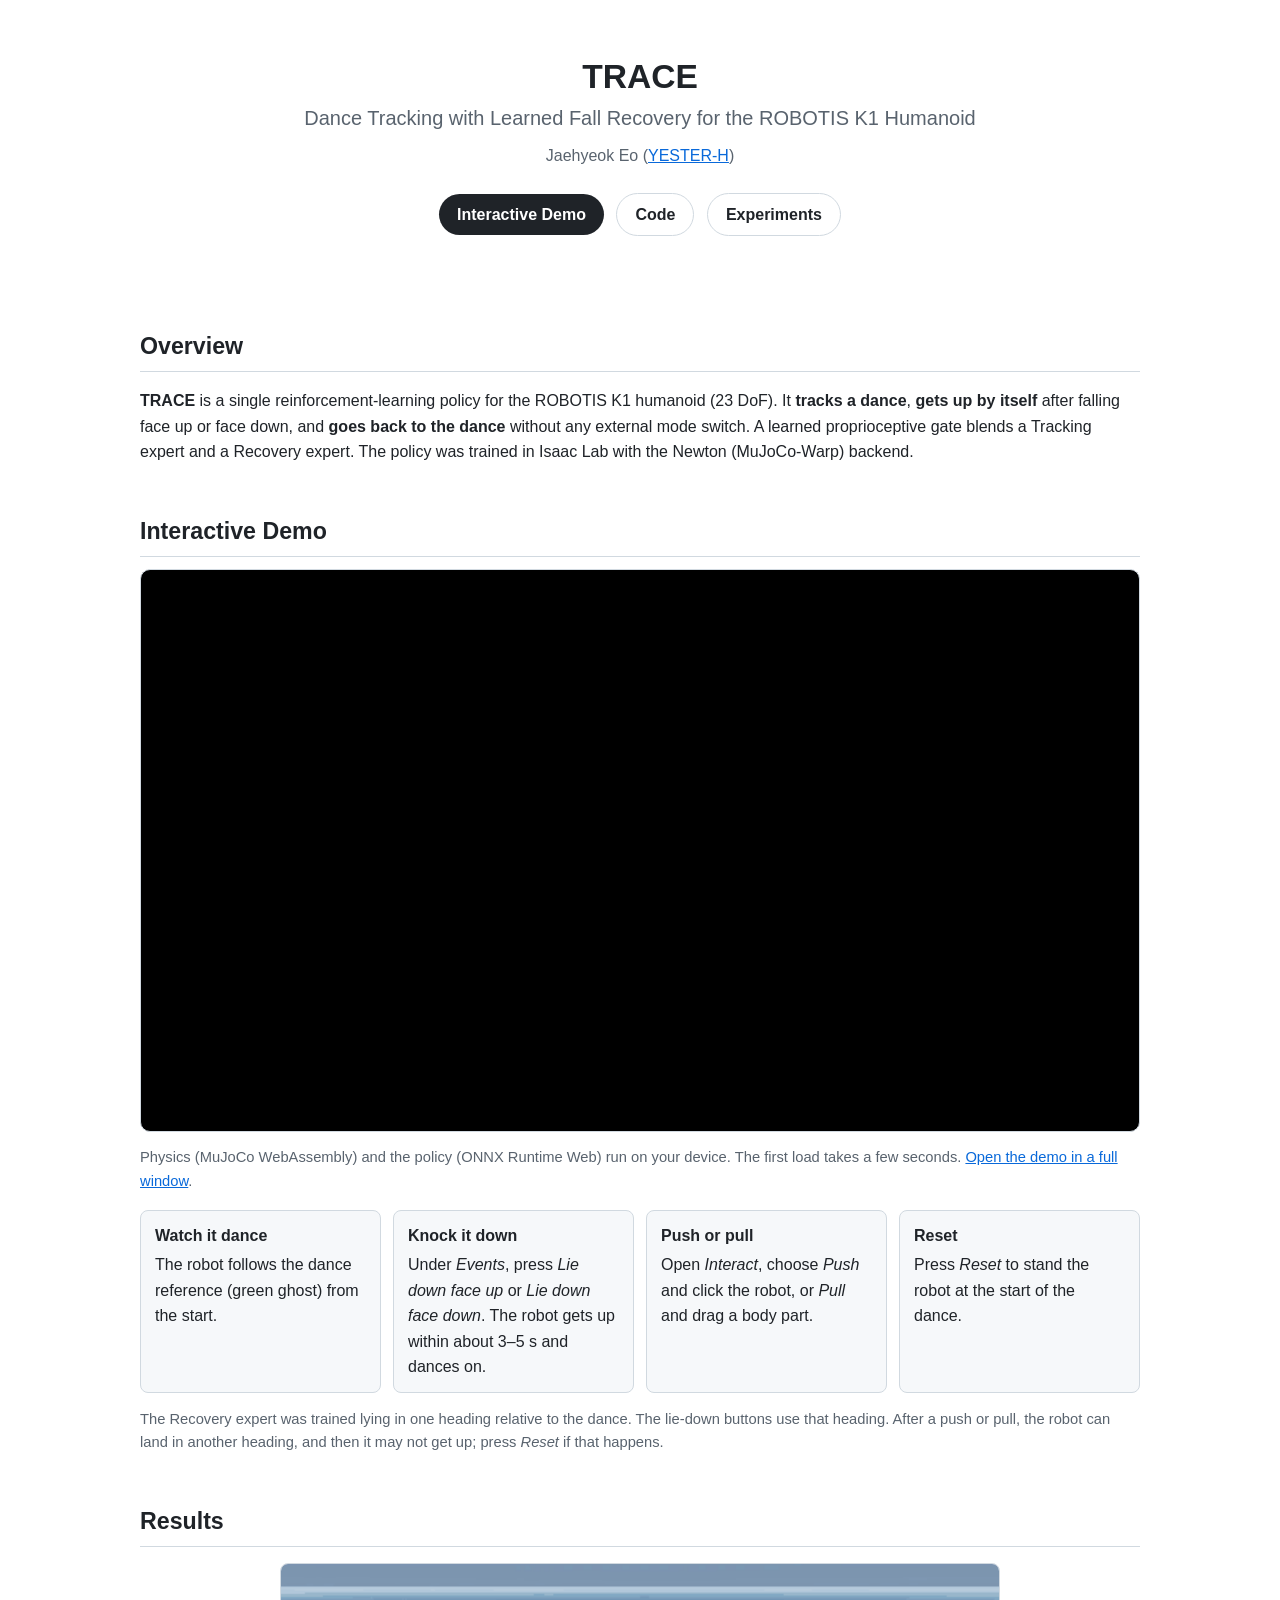
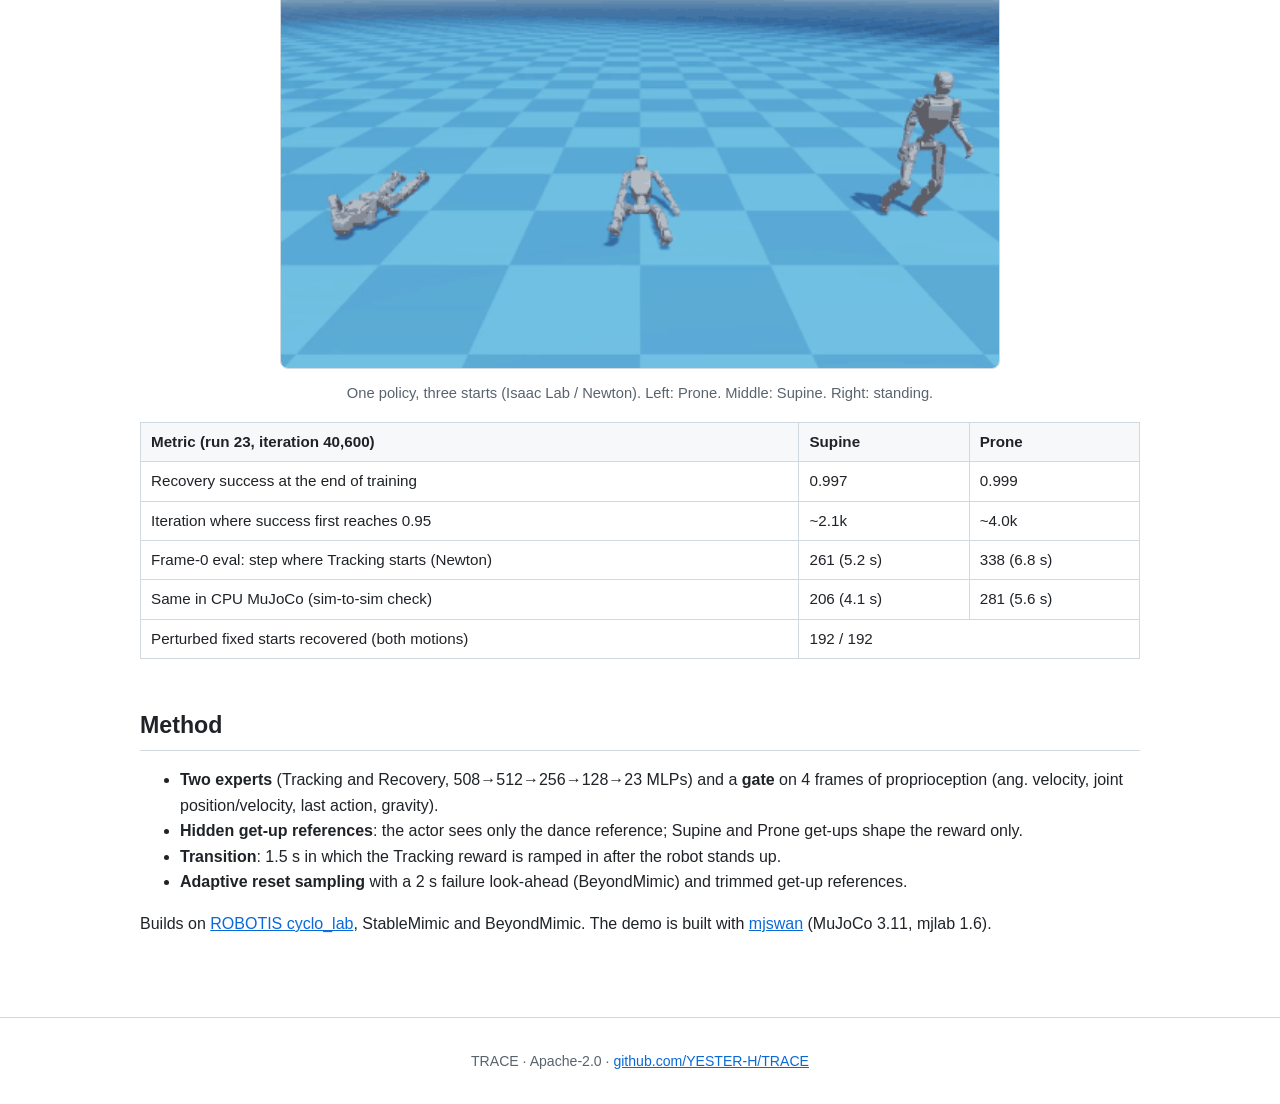
==== index.html @ 1b3bc19b "Publish TRACE project page and interactive demo" ====
<!DOCTYPE html>
<html lang="en">
<head>
  <meta charset="utf-8">
  <meta name="viewport" content="width=device-width, initial-scale=1">
  <title>TRACE: Dance Tracking with Learned Fall Recovery for the ROBOTIS K1 Humanoid</title>
  <meta name="description" content="One RL policy that dances, falls, gets up and dances on. Interactive in-browser demo (MuJoCo WebAssembly + ONNX Runtime Web).">
  <style>
    :root { --fg: #1f2328; --muted: #59636e; --line: #d1d9e0; --accent: #0969da; --bg-soft: #f6f8fa; }
    * { box-sizing: border-box; }
    body { margin: 0; font-family: -apple-system, BlinkMacSystemFont, "Segoe UI", "Noto Sans", "Noto Sans KR", Helvetica, Arial, sans-serif; color: var(--fg); line-height: 1.6; }
    main { max-width: 1040px; margin: 0 auto; padding: 0 20px 64px; }
    header { text-align: center; padding: 56px 20px 24px; }
    h1 { font-size: 2.1rem; line-height: 1.25; margin: 0 0 12px; }
    h1 span { display: block; font-size: 1.25rem; font-weight: 500; color: var(--muted); margin-top: 8px; }
    .author { color: var(--muted); margin: 8px 0 20px; }
    .links a { display: inline-block; margin: 4px; padding: 8px 18px; border-radius: 999px; background: var(--fg); color: #fff; text-decoration: none; font-weight: 600; }
    .links a.secondary { background: #fff; color: var(--fg); border: 1px solid var(--line); }
    h2 { font-size: 1.45rem; margin: 48px 0 12px; padding-bottom: 6px; border-bottom: 1px solid var(--line); }
    .demo { position: relative; width: 100%; aspect-ratio: 16 / 9; border: 1px solid var(--line); border-radius: 10px; overflow: hidden; background: #000; }
    .demo iframe { position: absolute; inset: 0; width: 100%; height: 100%; border: 0; }
    .note { font-size: .92rem; color: var(--muted); }
    .howto { display: grid; grid-template-columns: repeat(auto-fit, minmax(230px, 1fr)); gap: 12px; margin-top: 16px; }
    .howto div { background: var(--bg-soft); border: 1px solid var(--line); border-radius: 8px; padding: 12px 14px; }
    .howto b { display: block; margin-bottom: 4px; }
    figure { margin: 16px 0; text-align: center; }
    figure img { max-width: 100%; border-radius: 8px; border: 1px solid var(--line); }
    figcaption { font-size: .92rem; color: var(--muted); margin-top: 6px; }
    table { border-collapse: collapse; width: 100%; font-size: .95rem; }
    th, td { border: 1px solid var(--line); padding: 7px 10px; text-align: left; }
    th { background: var(--bg-soft); }
    code { background: var(--bg-soft); padding: 1px 5px; border-radius: 4px; font-size: .9em; }
    footer { text-align: center; color: var(--muted); font-size: .88rem; padding: 32px 20px; border-top: 1px solid var(--line); }
    a { color: var(--accent); }
  </style>
</head>
<body>
<header>
  <h1>TRACE<span>Dance Tracking with Learned Fall Recovery for the ROBOTIS K1 Humanoid</span></h1>
  <p class="author">Jaehyeok Eo (<a href="https://github.com/YESTER-H">YESTER-H</a>)</p>
  <p class="links">
    <a href="#demo">Interactive Demo</a>
    <a class="secondary" href="https://github.com/YESTER-H/TRACE">Code</a>
    <a class="secondary" href="https://github.com/YESTER-H/TRACE/blob/main/docs/experiments.md">Experiments</a>
  </p>
</header>

<main>
  <h2>Overview</h2>
  <p>
    <b>TRACE</b> is a single reinforcement-learning policy for the ROBOTIS K1 humanoid (23 DoF). It
    <b>tracks a dance</b>, <b>gets up by itself</b> after falling face up or face down, and
    <b>goes back to the dance</b> without any external mode switch. A learned proprioceptive gate blends
    a Tracking expert and a Recovery expert. The policy was trained in Isaac Lab with the Newton
    (MuJoCo-Warp) backend.
  </p>

  <h2 id="demo">Interactive Demo</h2>
  <div class="demo">
    <iframe src="./demo/" title="TRACE interactive demo" allow="fullscreen; xr-spatial-tracking" loading="lazy"></iframe>
  </div>
  <p class="note">Physics (MuJoCo WebAssembly) and the policy (ONNX Runtime Web) run on your device. The first load takes a few seconds.
    <a href="./demo/" target="_blank">Open the demo in a full window</a>.</p>

  <div class="howto">
    <div><b>Watch it dance</b>The robot follows the dance reference (green ghost) from the start.</div>
    <div><b>Knock it down</b>Under <i>Events</i>, press <i>Lie down face up</i> or <i>Lie down face down</i>. The robot gets up within about 3–5 s and dances on.</div>
    <div><b>Push or pull</b>Open <i>Interact</i>, choose <i>Push</i> and click the robot, or <i>Pull</i> and drag a body part.</div>
    <div><b>Reset</b>Press <i>Reset</i> to stand the robot at the start of the dance.</div>
  </div>
  <p class="note">The Recovery expert was trained lying in one heading relative to the dance. The lie-down buttons use that heading.
    After a push or pull, the robot can land in another heading, and then it may not get up; press <i>Reset</i> if that happens.</p>

  <h2>Results</h2>
  <figure>
    <img src="static/teaser_run23.gif" alt="Three K1 robots start lying face down, lying face up and standing; all end up dancing" width="720">
    <figcaption>One policy, three starts (Isaac Lab / Newton). Left: Prone. Middle: Supine. Right: standing.</figcaption>
  </figure>
  <table>
    <tr><th>Metric (run 23, iteration 40,600)</th><th>Supine</th><th>Prone</th></tr>
    <tr><td>Recovery success at the end of training</td><td>0.997</td><td>0.999</td></tr>
    <tr><td>Iteration where success first reaches 0.95</td><td>~2.1k</td><td>~4.0k</td></tr>
    <tr><td>Frame-0 eval: step where Tracking starts (Newton)</td><td>261 (5.2 s)</td><td>338 (6.8 s)</td></tr>
    <tr><td>Same in CPU MuJoCo (sim-to-sim check)</td><td>206 (4.1 s)</td><td>281 (5.6 s)</td></tr>
    <tr><td>Perturbed fixed starts recovered (both motions)</td><td colspan="2">192 / 192</td></tr>
  </table>

  <h2>Method</h2>
  <ul>
    <li><b>Two experts</b> (Tracking and Recovery, 508→512→256→128→23 MLPs) and a <b>gate</b> on 4 frames of proprioception (ang. velocity, joint position/velocity, last action, gravity).</li>
    <li><b>Hidden get-up references</b>: the actor sees only the dance reference; Supine and Prone get-ups shape the reward only.</li>
    <li><b>Transition</b>: 1.5 s in which the Tracking reward is ramped in after the robot stands up.</li>
    <li><b>Adaptive reset sampling</b> with a 2 s failure look-ahead (BeyondMimic) and trimmed get-up references.</li>
  </ul>
  <p>Builds on <a href="https://github.com/ROBOTIS-GIT/cyclo_lab">ROBOTIS cyclo_lab</a>, StableMimic and BeyondMimic.
    The demo is built with <a href="https://github.com/ttktjmt/mjswan">mjswan</a> (MuJoCo 3.11, mjlab 1.6).</p>
</main>

<footer>
  TRACE · Apache-2.0 · <a href="https://github.com/YESTER-H/TRACE">github.com/YESTER-H/TRACE</a>
</footer>
</body>
</html>
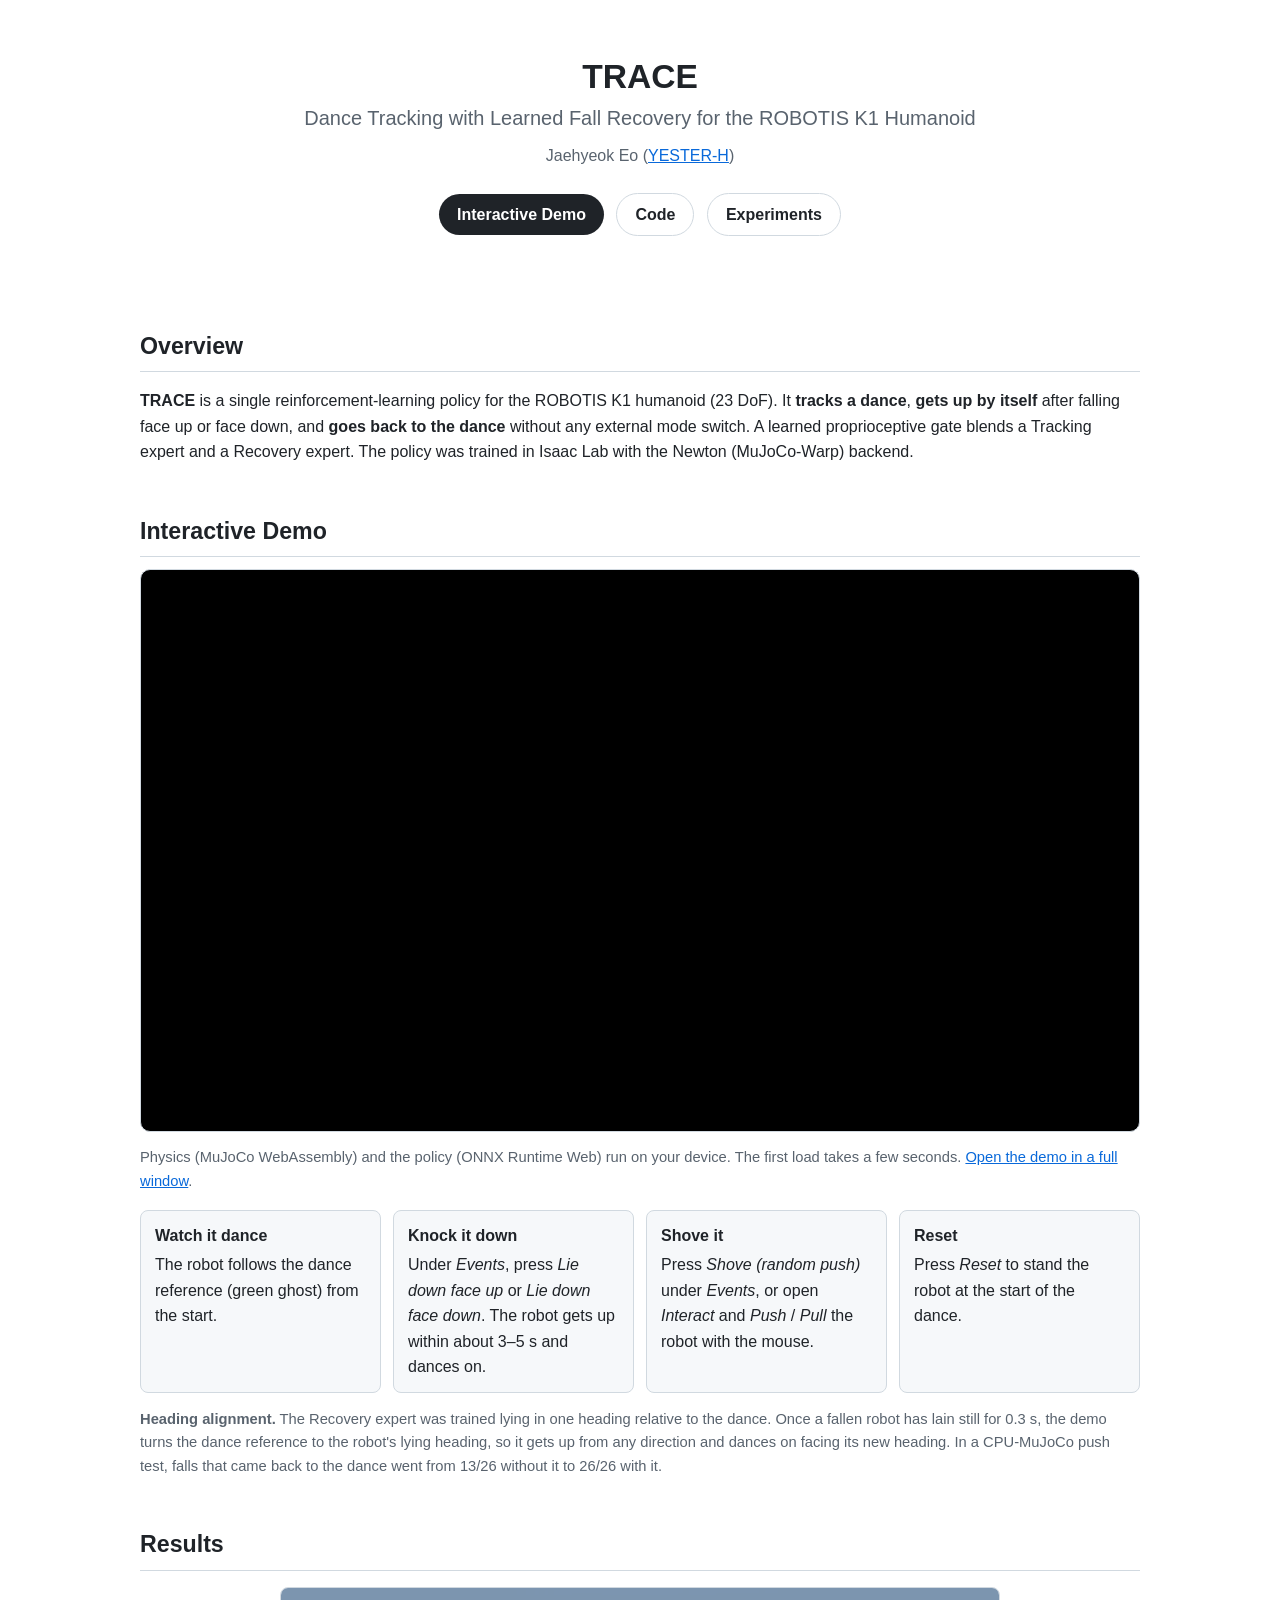
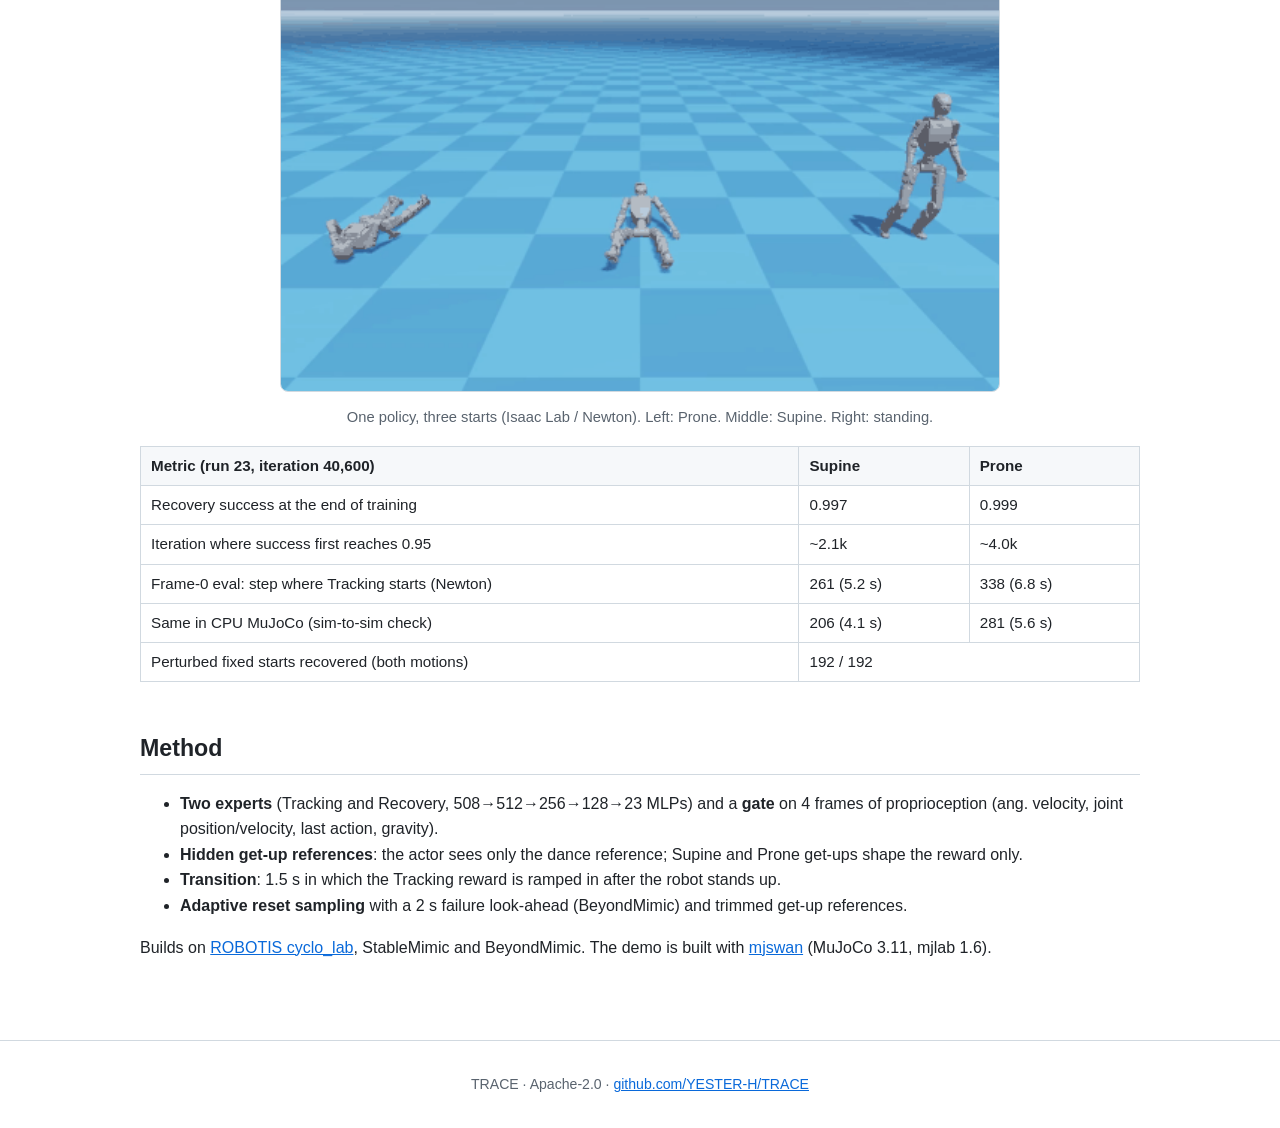
==== commit a38bc6b4: "Update demo: heading alignment, Shove button, camera follows the robot Co-Authored-By: Claude Opus 5" ====
--- a/index.html
+++ b/index.html
@@ -65,11 +65,13 @@
   <div class="howto">
     <div><b>Watch it dance</b>The robot follows the dance reference (green ghost) from the start.</div>
     <div><b>Knock it down</b>Under <i>Events</i>, press <i>Lie down face up</i> or <i>Lie down face down</i>. The robot gets up within about 3–5 s and dances on.</div>
-    <div><b>Push or pull</b>Open <i>Interact</i>, choose <i>Push</i> and click the robot, or <i>Pull</i> and drag a body part.</div>
+    <div><b>Shove it</b>Press <i>Shove (random push)</i> under <i>Events</i>, or open <i>Interact</i> and <i>Push</i> / <i>Pull</i> the robot with the mouse.</div>
     <div><b>Reset</b>Press <i>Reset</i> to stand the robot at the start of the dance.</div>
   </div>
-  <p class="note">The Recovery expert was trained lying in one heading relative to the dance. The lie-down buttons use that heading.
-    After a push or pull, the robot can land in another heading, and then it may not get up; press <i>Reset</i> if that happens.</p>
+  <p class="note"><b>Heading alignment.</b> The Recovery expert was trained lying in one heading relative to the dance.
+    Once a fallen robot has lain still for 0.3 s, the demo turns the dance reference to the robot's lying heading,
+    so it gets up from any direction and dances on facing its new heading. In a CPU-MuJoCo push test, falls that came
+    back to the dance went from 13/26 without it to 26/26 with it.</p>
 
   <h2>Results</h2>
   <figure>
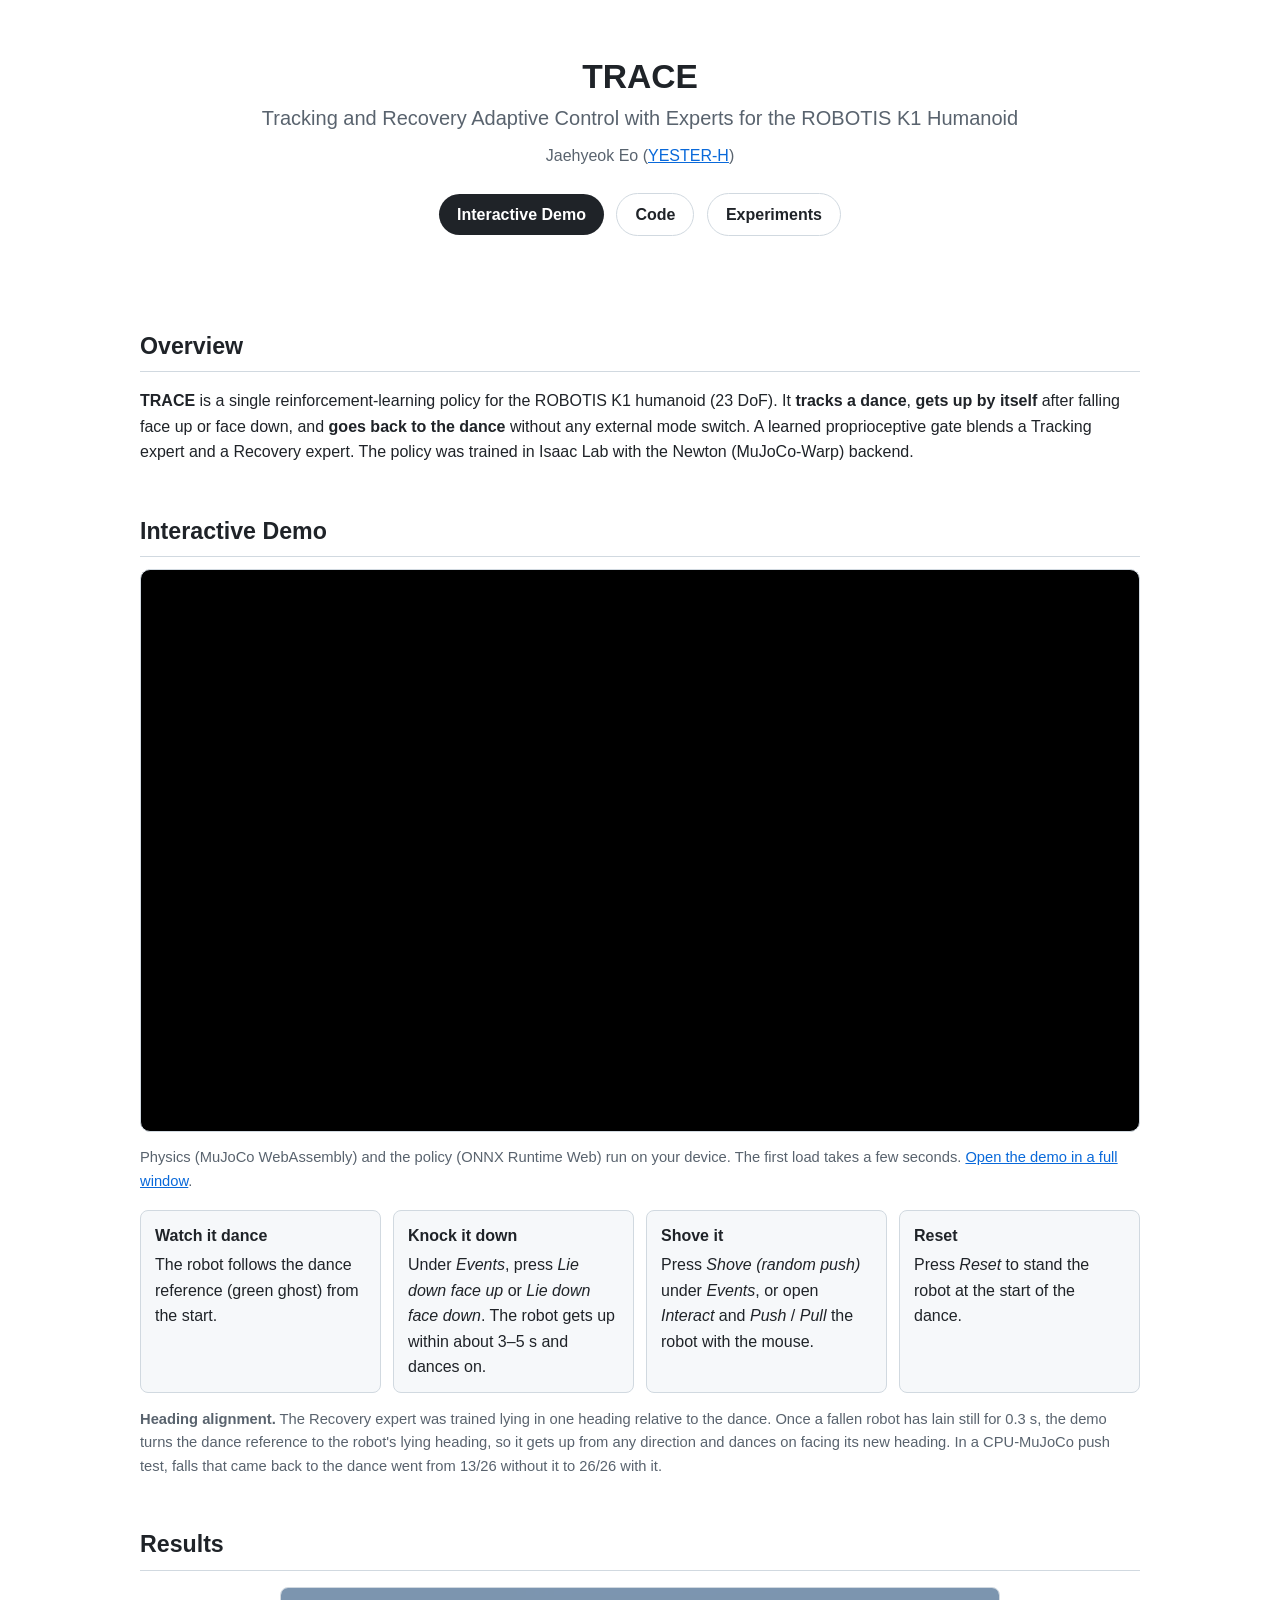
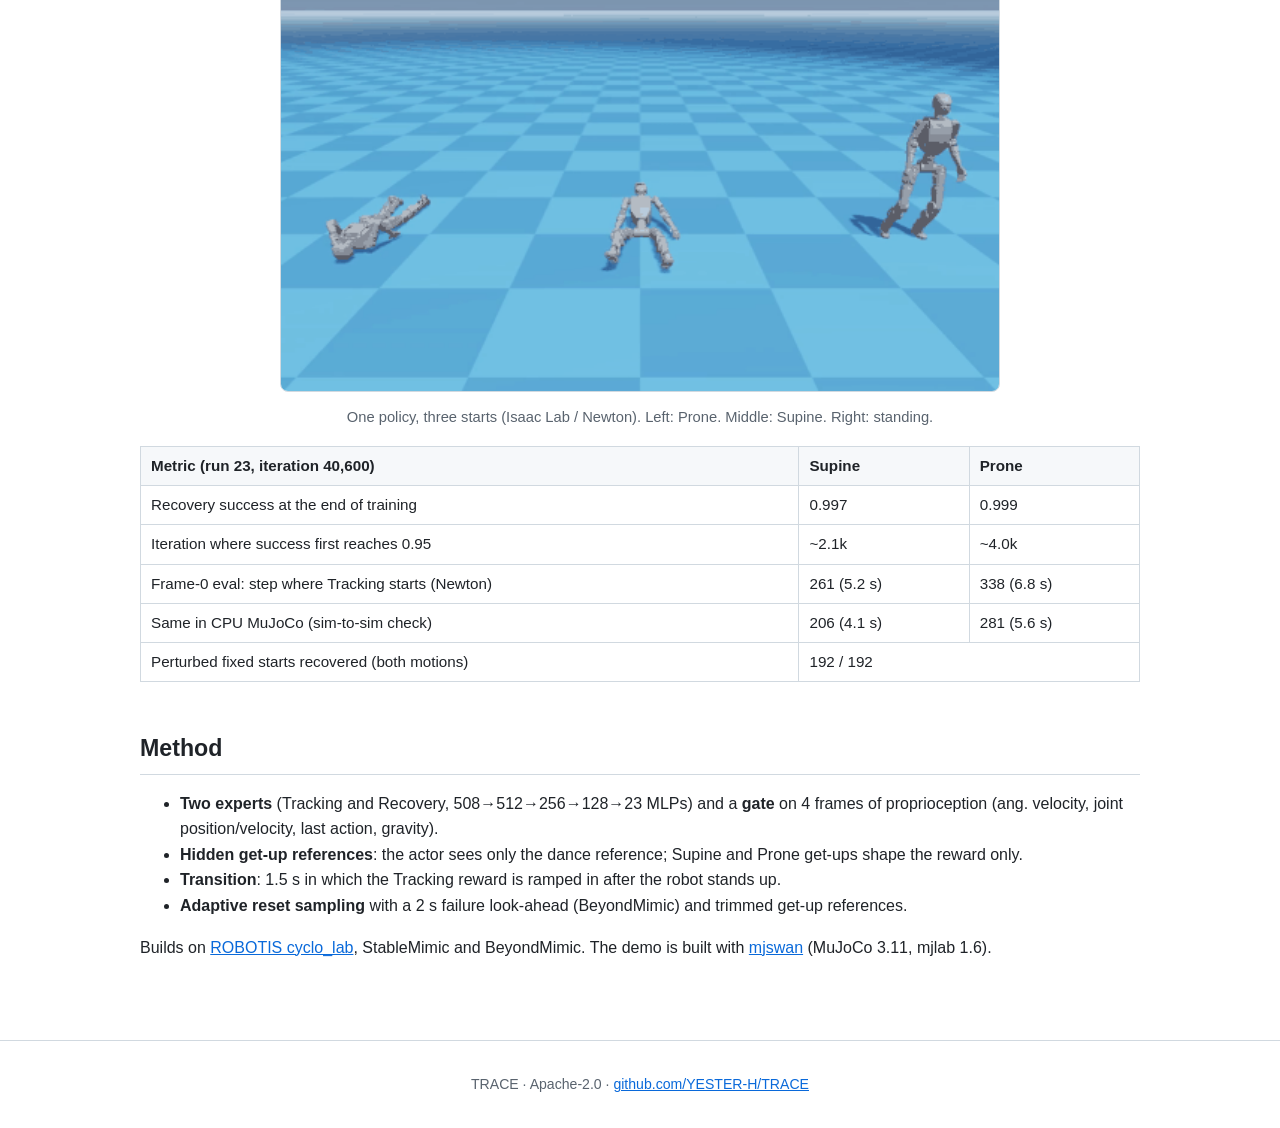
==== commit 5cf5cce8: "Use the new TRACE title on the project page" ====
--- a/index.html
+++ b/index.html
@@ -3,7 +3,7 @@
 <head>
   <meta charset="utf-8">
   <meta name="viewport" content="width=device-width, initial-scale=1">
-  <title>TRACE: Dance Tracking with Learned Fall Recovery for the ROBOTIS K1 Humanoid</title>
+  <title>TRACE: Tracking and Recovery Adaptive Control with Experts for the ROBOTIS K1 Humanoid</title>
   <meta name="description" content="One RL policy that dances, falls, gets up and dances on. Interactive in-browser demo (MuJoCo WebAssembly + ONNX Runtime Web).">
   <style>
     :root { --fg: #1f2328; --muted: #59636e; --line: #d1d9e0; --accent: #0969da; --bg-soft: #f6f8fa; }
@@ -36,7 +36,7 @@
 </head>
 <body>
 <header>
-  <h1>TRACE<span>Dance Tracking with Learned Fall Recovery for the ROBOTIS K1 Humanoid</span></h1>
+  <h1>TRACE<span>Tracking and Recovery Adaptive Control with Experts for the ROBOTIS K1 Humanoid</span></h1>
   <p class="author">Jaehyeok Eo (<a href="https://github.com/YESTER-H">YESTER-H</a>)</p>
   <p class="links">
     <a href="#demo">Interactive Demo</a>
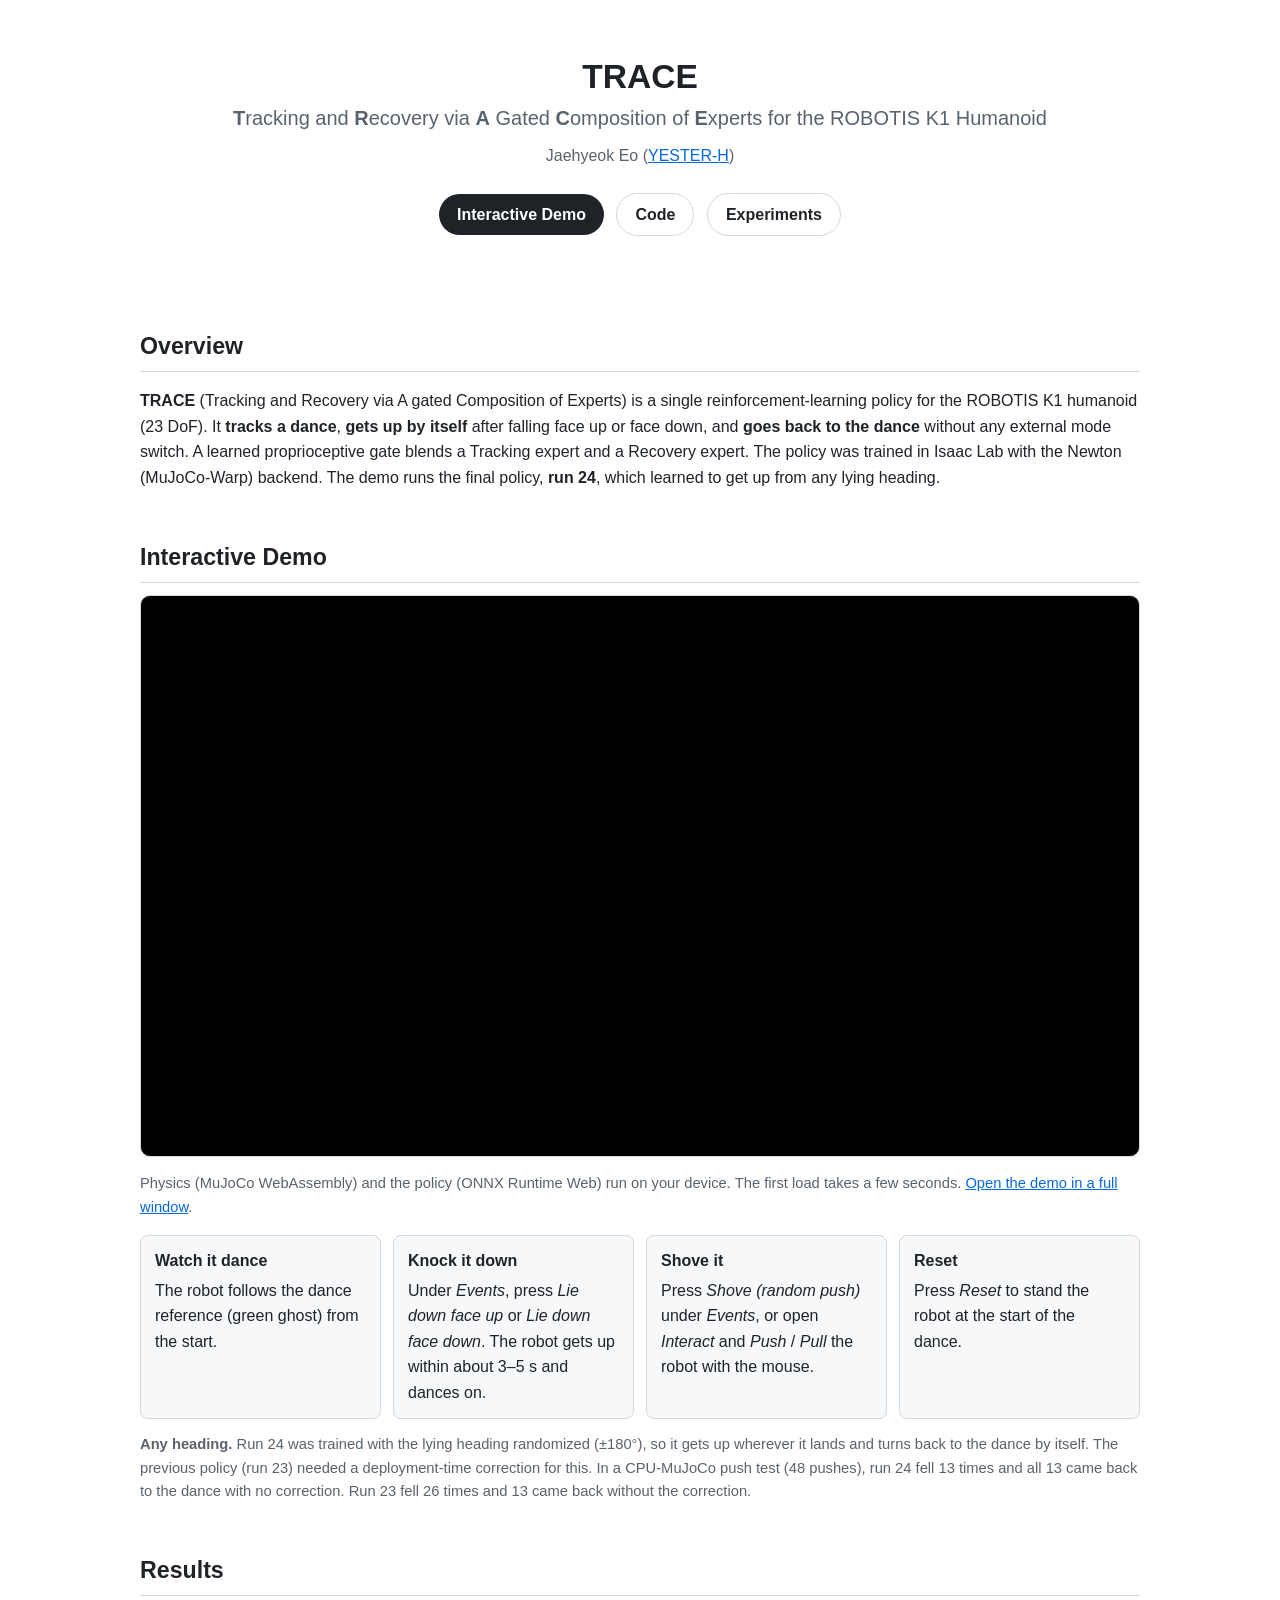
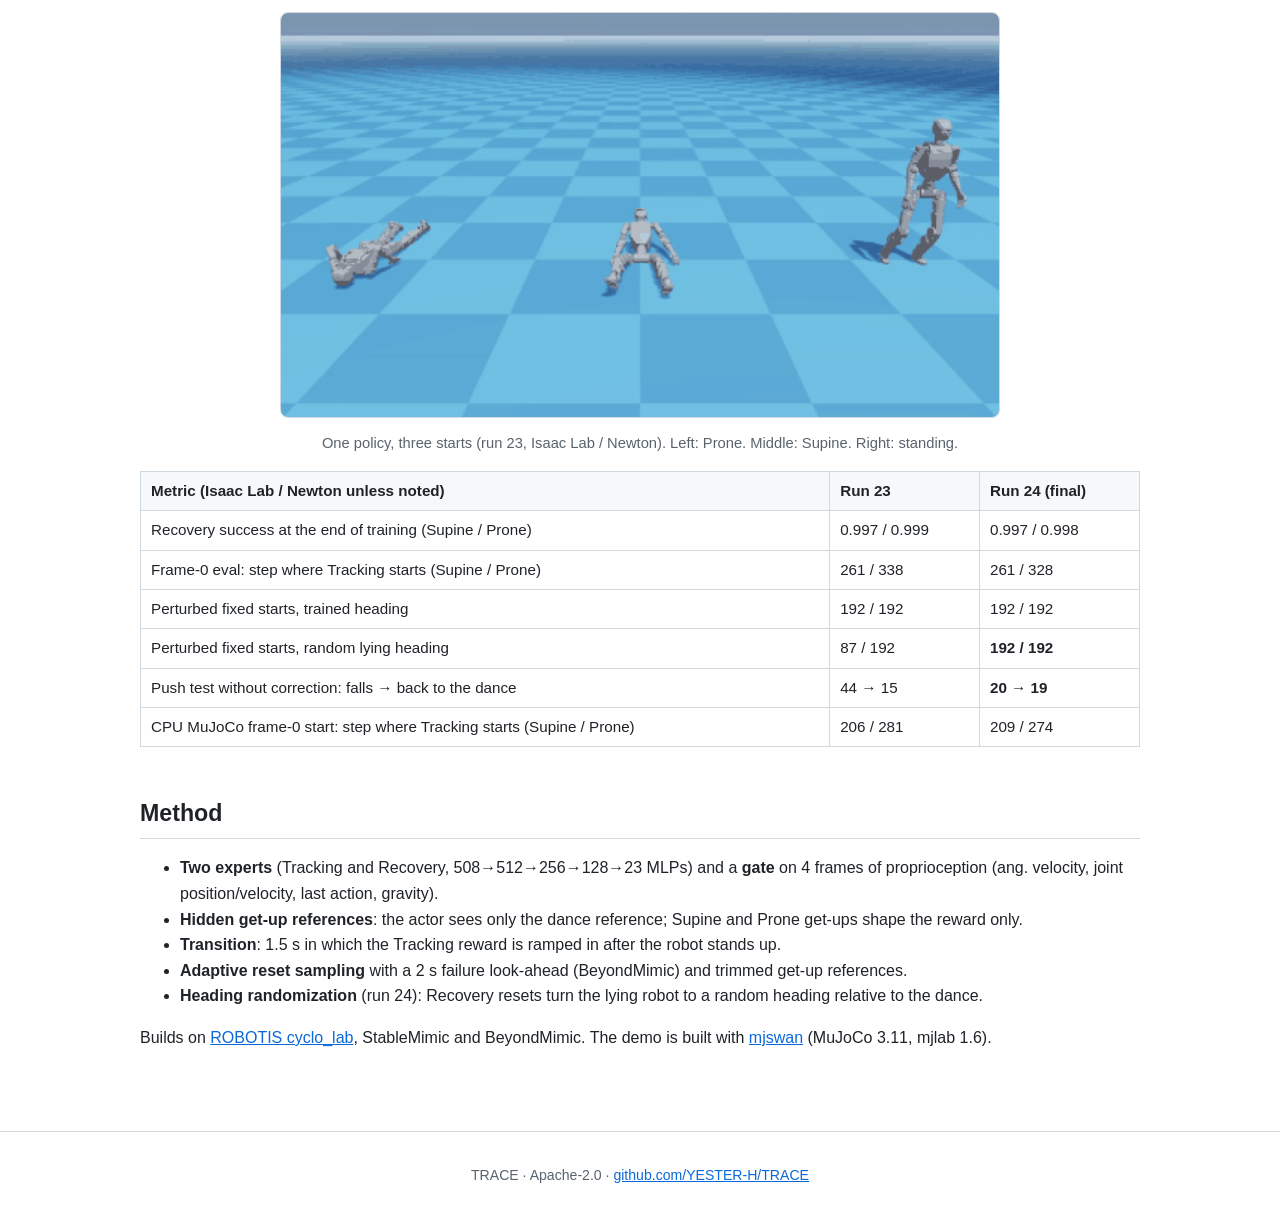
==== commit 9256e271: "Demo: run 24 policy, new TRACE expansion, run 24 results" ====
--- a/index.html
+++ b/index.html
@@ -3,7 +3,7 @@
 <head>
   <meta charset="utf-8">
   <meta name="viewport" content="width=device-width, initial-scale=1">
-  <title>TRACE: Tracking and Recovery Adaptive Control with Experts for the ROBOTIS K1 Humanoid</title>
+  <title>TRACE: Tracking and Recovery via A Gated Composition of Experts for the ROBOTIS K1 Humanoid</title>
   <meta name="description" content="One RL policy that dances, falls, gets up and dances on. Interactive in-browser demo (MuJoCo WebAssembly + ONNX Runtime Web).">
   <style>
     :root { --fg: #1f2328; --muted: #59636e; --line: #d1d9e0; --accent: #0969da; --bg-soft: #f6f8fa; }
@@ -36,7 +36,7 @@
 </head>
 <body>
 <header>
-  <h1>TRACE<span>Tracking and Recovery Adaptive Control with Experts for the ROBOTIS K1 Humanoid</span></h1>
+  <h1>TRACE<span><b>T</b>racking and <b>R</b>ecovery via <b>A</b> Gated <b>C</b>omposition of <b>E</b>xperts for the ROBOTIS K1 Humanoid</span></h1>
   <p class="author">Jaehyeok Eo (<a href="https://github.com/YESTER-H">YESTER-H</a>)</p>
   <p class="links">
     <a href="#demo">Interactive Demo</a>
@@ -48,11 +48,11 @@
 <main>
   <h2>Overview</h2>
   <p>
-    <b>TRACE</b> is a single reinforcement-learning policy for the ROBOTIS K1 humanoid (23 DoF). It
+    <b>TRACE</b> (Tracking and Recovery via A gated Composition of Experts) is a single reinforcement-learning policy for the ROBOTIS K1 humanoid (23 DoF). It
     <b>tracks a dance</b>, <b>gets up by itself</b> after falling face up or face down, and
     <b>goes back to the dance</b> without any external mode switch. A learned proprioceptive gate blends
     a Tracking expert and a Recovery expert. The policy was trained in Isaac Lab with the Newton
-    (MuJoCo-Warp) backend.
+    (MuJoCo-Warp) backend. The demo runs the final policy, <b>run 24</b>, which learned to get up from any lying heading.
   </p>
 
   <h2 id="demo">Interactive Demo</h2>
@@ -68,23 +68,24 @@
     <div><b>Shove it</b>Press <i>Shove (random push)</i> under <i>Events</i>, or open <i>Interact</i> and <i>Push</i> / <i>Pull</i> the robot with the mouse.</div>
     <div><b>Reset</b>Press <i>Reset</i> to stand the robot at the start of the dance.</div>
   </div>
-  <p class="note"><b>Heading alignment.</b> The Recovery expert was trained lying in one heading relative to the dance.
-    Once a fallen robot has lain still for 0.3 s, the demo turns the dance reference to the robot's lying heading,
-    so it gets up from any direction and dances on facing its new heading. In a CPU-MuJoCo push test, falls that came
-    back to the dance went from 13/26 without it to 26/26 with it.</p>
+  <p class="note"><b>Any heading.</b> Run 24 was trained with the lying heading randomized (±180°), so it gets up wherever
+    it lands and turns back to the dance by itself. The previous policy (run 23) needed a deployment-time correction for this.
+    In a CPU-MuJoCo push test (48 pushes), run 24 fell 13 times and all 13 came back to the dance with no correction.
+    Run 23 fell 26 times and 13 came back without the correction.</p>
 
   <h2>Results</h2>
   <figure>
     <img src="static/teaser_run23.gif" alt="Three K1 robots start lying face down, lying face up and standing; all end up dancing" width="720">
-    <figcaption>One policy, three starts (Isaac Lab / Newton). Left: Prone. Middle: Supine. Right: standing.</figcaption>
+    <figcaption>One policy, three starts (run 23, Isaac Lab / Newton). Left: Prone. Middle: Supine. Right: standing.</figcaption>
   </figure>
   <table>
-    <tr><th>Metric (run 23, iteration 40,600)</th><th>Supine</th><th>Prone</th></tr>
-    <tr><td>Recovery success at the end of training</td><td>0.997</td><td>0.999</td></tr>
-    <tr><td>Iteration where success first reaches 0.95</td><td>~2.1k</td><td>~4.0k</td></tr>
-    <tr><td>Frame-0 eval: step where Tracking starts (Newton)</td><td>261 (5.2 s)</td><td>338 (6.8 s)</td></tr>
-    <tr><td>Same in CPU MuJoCo (sim-to-sim check)</td><td>206 (4.1 s)</td><td>281 (5.6 s)</td></tr>
-    <tr><td>Perturbed fixed starts recovered (both motions)</td><td colspan="2">192 / 192</td></tr>
+    <tr><th>Metric (Isaac Lab / Newton unless noted)</th><th>Run 23</th><th>Run 24 (final)</th></tr>
+    <tr><td>Recovery success at the end of training (Supine / Prone)</td><td>0.997 / 0.999</td><td>0.997 / 0.998</td></tr>
+    <tr><td>Frame-0 eval: step where Tracking starts (Supine / Prone)</td><td>261 / 338</td><td>261 / 328</td></tr>
+    <tr><td>Perturbed fixed starts, trained heading</td><td>192 / 192</td><td>192 / 192</td></tr>
+    <tr><td>Perturbed fixed starts, random lying heading</td><td>87 / 192</td><td><b>192 / 192</b></td></tr>
+    <tr><td>Push test without correction: falls → back to the dance</td><td>44 → 15</td><td><b>20 → 19</b></td></tr>
+    <tr><td>CPU MuJoCo frame-0 start: step where Tracking starts (Supine / Prone)</td><td>206 / 281</td><td>209 / 274</td></tr>
   </table>
 
   <h2>Method</h2>
@@ -93,6 +94,7 @@
     <li><b>Hidden get-up references</b>: the actor sees only the dance reference; Supine and Prone get-ups shape the reward only.</li>
     <li><b>Transition</b>: 1.5 s in which the Tracking reward is ramped in after the robot stands up.</li>
     <li><b>Adaptive reset sampling</b> with a 2 s failure look-ahead (BeyondMimic) and trimmed get-up references.</li>
+    <li><b>Heading randomization</b> (run 24): Recovery resets turn the lying robot to a random heading relative to the dance.</li>
   </ul>
   <p>Builds on <a href="https://github.com/ROBOTIS-GIT/cyclo_lab">ROBOTIS cyclo_lab</a>, StableMimic and BeyondMimic.
     The demo is built with <a href="https://github.com/ttktjmt/mjswan">mjswan</a> (MuJoCo 3.11, mjlab 1.6).</p>
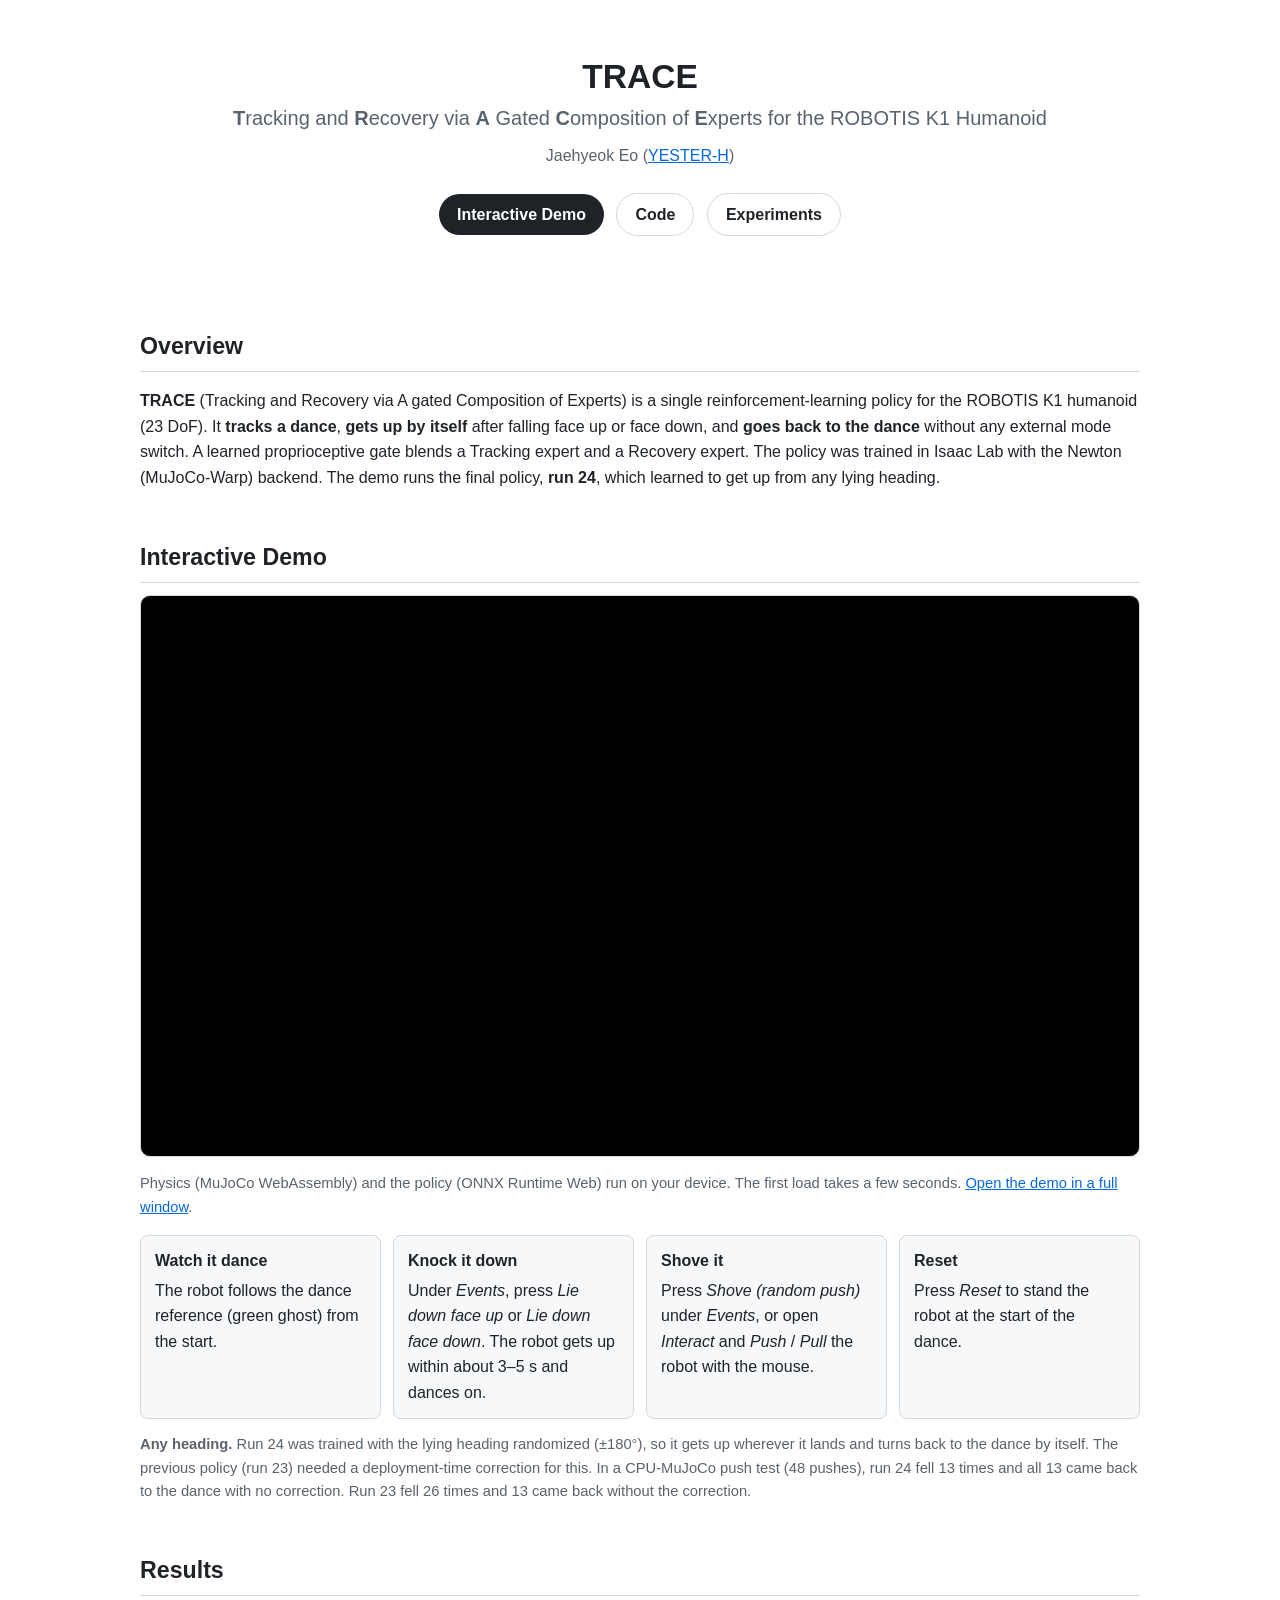
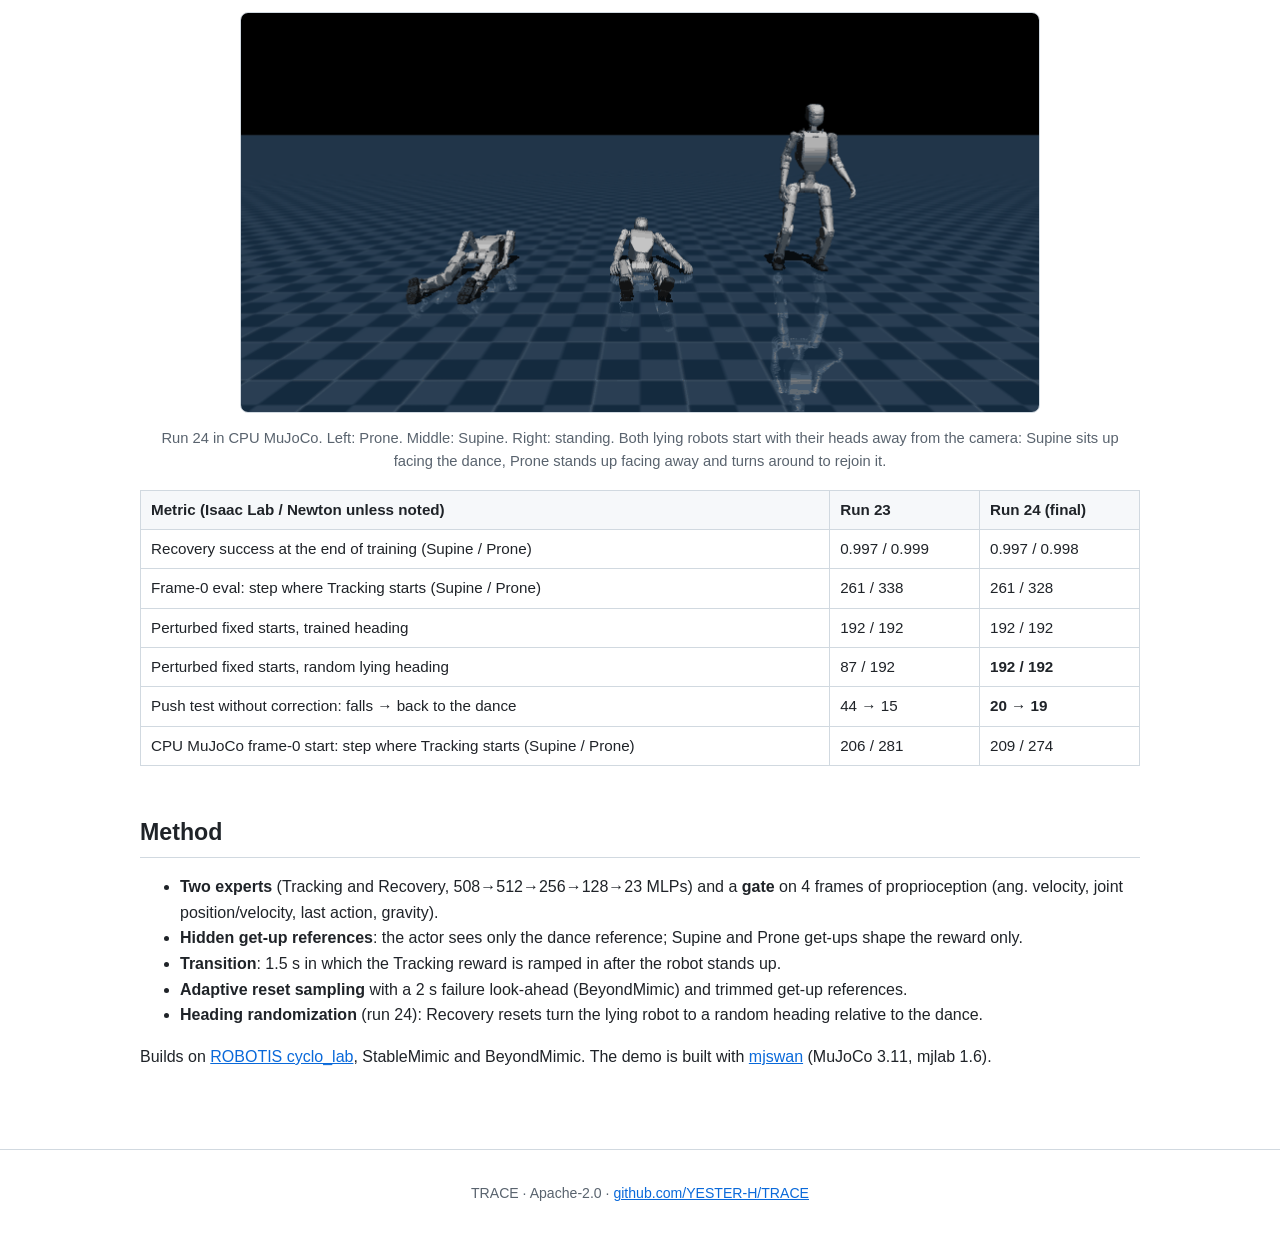
==== commit d8659ccd: "Project page: run 24 teaser" ====
--- a/index.html
+++ b/index.html
@@ -75,8 +75,9 @@
 
   <h2>Results</h2>
   <figure>
-    <img src="static/teaser_run23.gif" alt="Three K1 robots start lying face down, lying face up and standing; all end up dancing" width="720">
-    <figcaption>One policy, three starts (run 23, Isaac Lab / Newton). Left: Prone. Middle: Supine. Right: standing.</figcaption>
+    <img src="static/teaser_run24.gif" alt="Three K1 robots: lying face down and face up with their heads away from the camera, and standing; all end up dancing" width="800">
+    <figcaption>Run 24 in CPU MuJoCo. Left: Prone. Middle: Supine. Right: standing. Both lying robots start with their heads away from the camera:
+      Supine sits up facing the dance, Prone stands up facing away and turns around to rejoin it.</figcaption>
   </figure>
   <table>
     <tr><th>Metric (Isaac Lab / Newton unless noted)</th><th>Run 23</th><th>Run 24 (final)</th></tr>
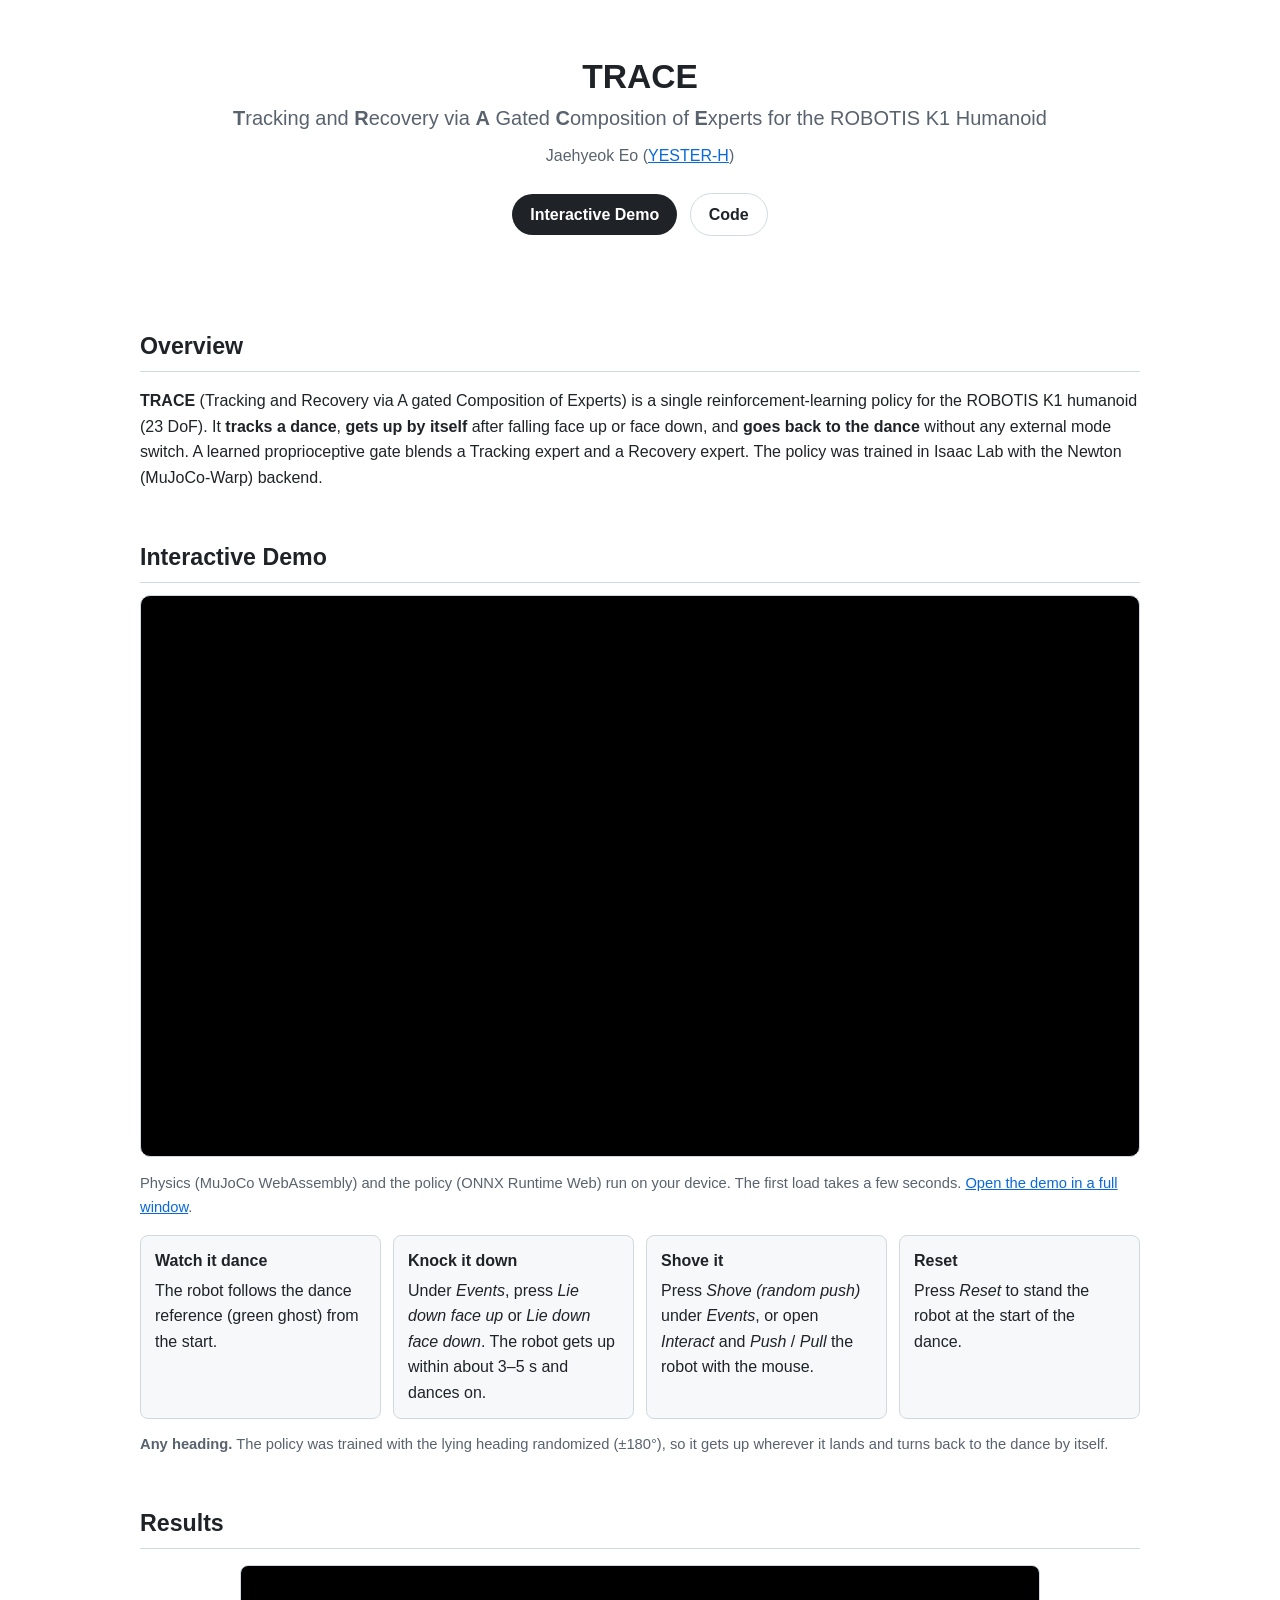
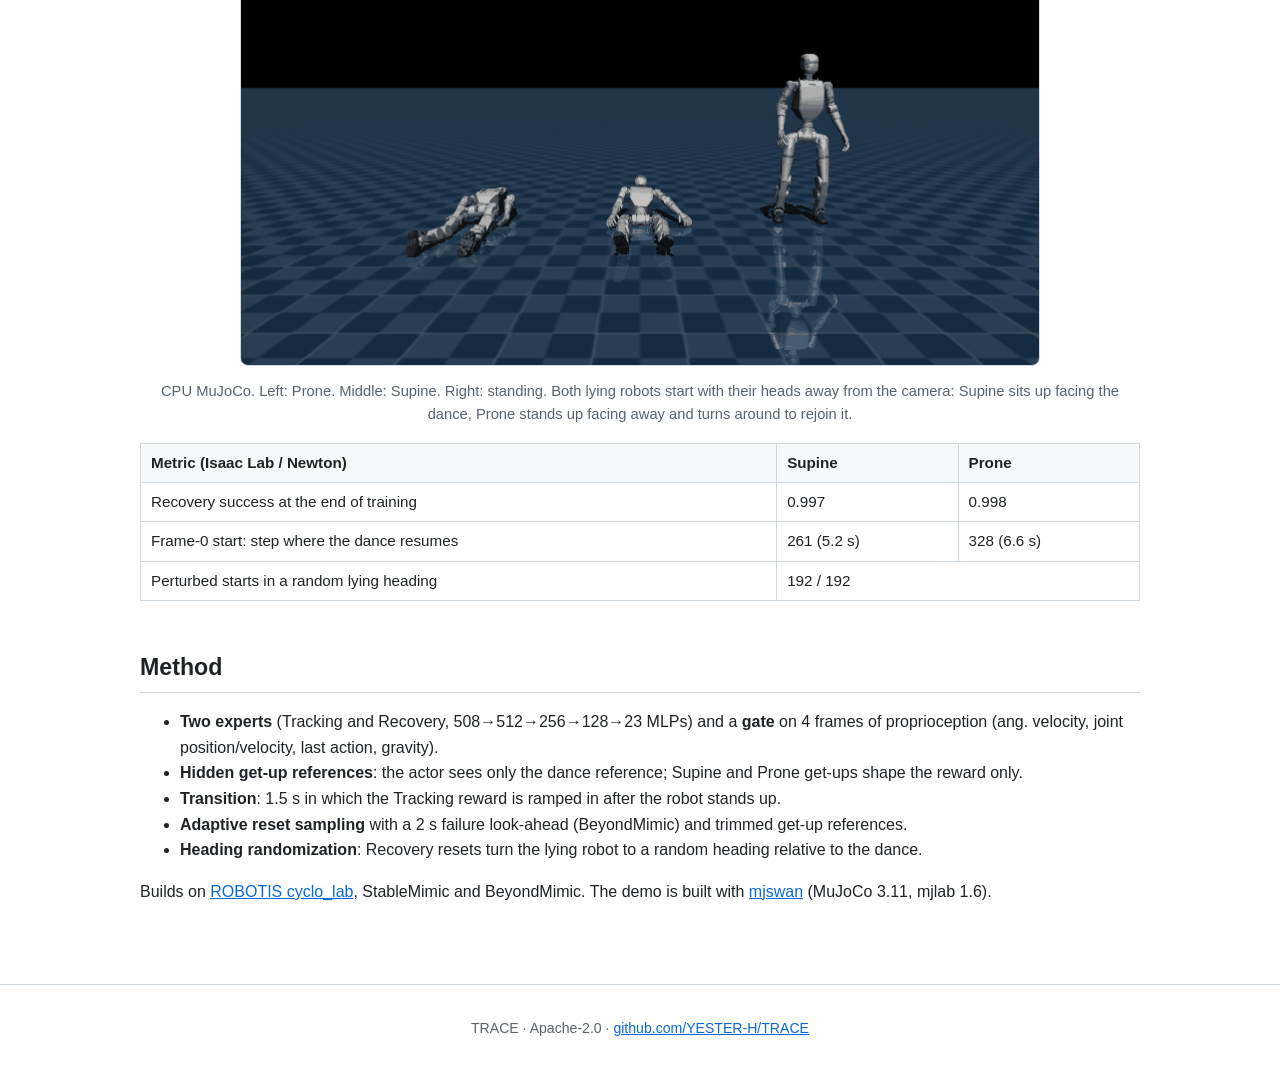
==== commit e27ffc4f: "Project page: drop the run comparison and the experiments link" ====
--- a/index.html
+++ b/index.html
@@ -41,7 +41,6 @@
   <p class="links">
     <a href="#demo">Interactive Demo</a>
     <a class="secondary" href="https://github.com/YESTER-H/TRACE">Code</a>
-    <a class="secondary" href="https://github.com/YESTER-H/TRACE/blob/main/docs/experiments.md">Experiments</a>
   </p>
 </header>
 
@@ -52,7 +51,7 @@
     <b>tracks a dance</b>, <b>gets up by itself</b> after falling face up or face down, and
     <b>goes back to the dance</b> without any external mode switch. A learned proprioceptive gate blends
     a Tracking expert and a Recovery expert. The policy was trained in Isaac Lab with the Newton
-    (MuJoCo-Warp) backend. The demo runs the final policy, <b>run 24</b>, which learned to get up from any lying heading.
+    (MuJoCo-Warp) backend.
   </p>
 
   <h2 id="demo">Interactive Demo</h2>
@@ -68,25 +67,20 @@
     <div><b>Shove it</b>Press <i>Shove (random push)</i> under <i>Events</i>, or open <i>Interact</i> and <i>Push</i> / <i>Pull</i> the robot with the mouse.</div>
     <div><b>Reset</b>Press <i>Reset</i> to stand the robot at the start of the dance.</div>
   </div>
-  <p class="note"><b>Any heading.</b> Run 24 was trained with the lying heading randomized (±180°), so it gets up wherever
-    it lands and turns back to the dance by itself. The previous policy (run 23) needed a deployment-time correction for this.
-    In a CPU-MuJoCo push test (48 pushes), run 24 fell 13 times and all 13 came back to the dance with no correction.
-    Run 23 fell 26 times and 13 came back without the correction.</p>
+  <p class="note"><b>Any heading.</b> The policy was trained with the lying heading randomized (±180°), so it gets up wherever
+    it lands and turns back to the dance by itself.</p>
 
   <h2>Results</h2>
   <figure>
     <img src="static/teaser_run24.gif" alt="Three K1 robots: lying face down and face up with their heads away from the camera, and standing; all end up dancing" width="800">
-    <figcaption>Run 24 in CPU MuJoCo. Left: Prone. Middle: Supine. Right: standing. Both lying robots start with their heads away from the camera:
+    <figcaption>CPU MuJoCo. Left: Prone. Middle: Supine. Right: standing. Both lying robots start with their heads away from the camera:
       Supine sits up facing the dance, Prone stands up facing away and turns around to rejoin it.</figcaption>
   </figure>
   <table>
-    <tr><th>Metric (Isaac Lab / Newton unless noted)</th><th>Run 23</th><th>Run 24 (final)</th></tr>
-    <tr><td>Recovery success at the end of training (Supine / Prone)</td><td>0.997 / 0.999</td><td>0.997 / 0.998</td></tr>
-    <tr><td>Frame-0 eval: step where Tracking starts (Supine / Prone)</td><td>261 / 338</td><td>261 / 328</td></tr>
-    <tr><td>Perturbed fixed starts, trained heading</td><td>192 / 192</td><td>192 / 192</td></tr>
-    <tr><td>Perturbed fixed starts, random lying heading</td><td>87 / 192</td><td><b>192 / 192</b></td></tr>
-    <tr><td>Push test without correction: falls → back to the dance</td><td>44 → 15</td><td><b>20 → 19</b></td></tr>
-    <tr><td>CPU MuJoCo frame-0 start: step where Tracking starts (Supine / Prone)</td><td>206 / 281</td><td>209 / 274</td></tr>
+    <tr><th>Metric (Isaac Lab / Newton)</th><th>Supine</th><th>Prone</th></tr>
+    <tr><td>Recovery success at the end of training</td><td>0.997</td><td>0.998</td></tr>
+    <tr><td>Frame-0 start: step where the dance resumes</td><td>261 (5.2 s)</td><td>328 (6.6 s)</td></tr>
+    <tr><td>Perturbed starts in a random lying heading</td><td colspan="2">192 / 192</td></tr>
   </table>
 
   <h2>Method</h2>
@@ -95,7 +89,7 @@
     <li><b>Hidden get-up references</b>: the actor sees only the dance reference; Supine and Prone get-ups shape the reward only.</li>
     <li><b>Transition</b>: 1.5 s in which the Tracking reward is ramped in after the robot stands up.</li>
     <li><b>Adaptive reset sampling</b> with a 2 s failure look-ahead (BeyondMimic) and trimmed get-up references.</li>
-    <li><b>Heading randomization</b> (run 24): Recovery resets turn the lying robot to a random heading relative to the dance.</li>
+    <li><b>Heading randomization</b>: Recovery resets turn the lying robot to a random heading relative to the dance.</li>
   </ul>
   <p>Builds on <a href="https://github.com/ROBOTIS-GIT/cyclo_lab">ROBOTIS cyclo_lab</a>, StableMimic and BeyondMimic.
     The demo is built with <a href="https://github.com/ttktjmt/mjswan">mjswan</a> (MuJoCo 3.11, mjlab 1.6).</p>
